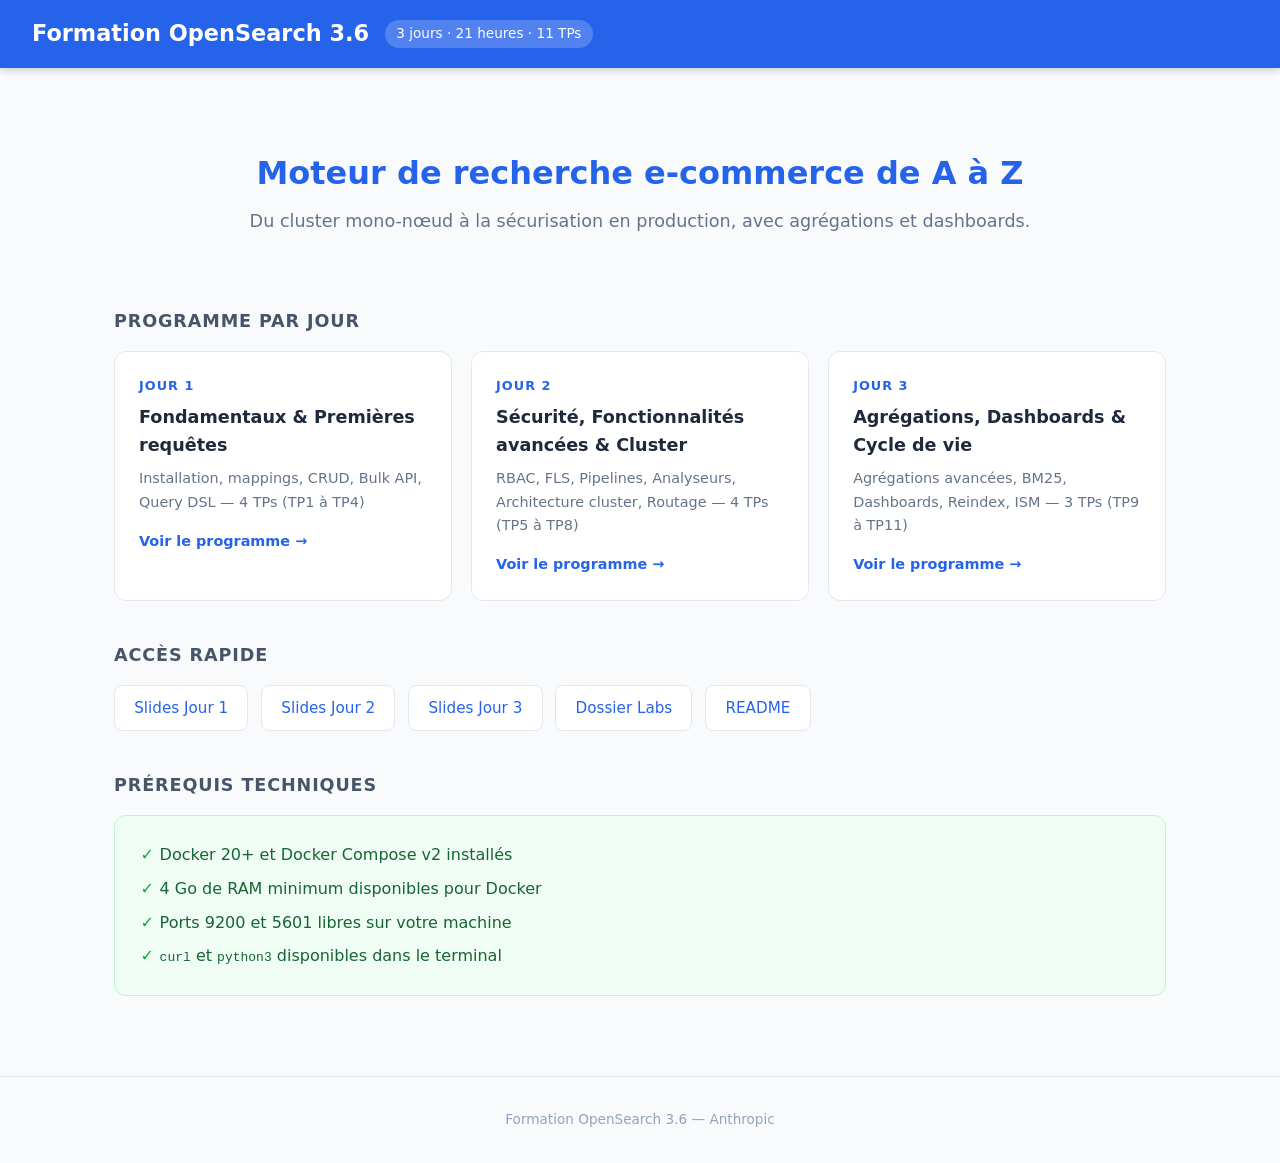
==== index.html @ 1488e76d "sync: update from private repo @ 7ad5bbb" ====
<!DOCTYPE html>
<html lang="fr">
<head>
  <meta charset="UTF-8">
  <meta name="viewport" content="width=device-width, initial-scale=1.0">
  <title>Formation OpenSearch 3.6</title>
  <style>
    *, *::before, *::after { box-sizing: border-box; margin: 0; padding: 0; }
    body { font-family: system-ui, -apple-system, sans-serif; background: #f8fafc; color: #1e293b; line-height: 1.6; }

    header {
      background: #2563eb;
      color: white;
      padding: 1rem 2rem;
      position: sticky;
      top: 0;
      z-index: 100;
      box-shadow: 0 2px 8px rgba(0,0,0,0.2);
      display: flex;
      align-items: center;
      gap: 1rem;
    }
    header h1 { font-size: 1.4rem; font-weight: 700; }
    header .badge {
      background: rgba(255,255,255,0.2);
      padding: 0.2rem 0.7rem;
      border-radius: 999px;
      font-size: 0.85rem;
      white-space: nowrap;
    }

    main { max-width: 1100px; margin: 0 auto; padding: 2rem 1.5rem; }

    .hero {
      text-align: center;
      padding: 3rem 1rem 2rem;
    }
    .hero h2 { font-size: 2rem; color: #2563eb; margin-bottom: 0.5rem; }
    .hero p { color: #64748b; font-size: 1.1rem; }

    .section-title {
      font-size: 1.1rem;
      font-weight: 600;
      color: #475569;
      text-transform: uppercase;
      letter-spacing: 0.05em;
      margin: 2.5rem 0 1rem;
    }

    .cards {
      display: grid;
      grid-template-columns: repeat(auto-fit, minmax(280px, 1fr));
      gap: 1.2rem;
    }

    .card {
      background: white;
      border: 1px solid #e2e8f0;
      border-radius: 12px;
      padding: 1.5rem;
      text-decoration: none;
      color: inherit;
      transition: box-shadow 0.2s, transform 0.2s;
      display: block;
    }
    .card:hover {
      box-shadow: 0 8px 24px rgba(37,99,235,0.12);
      transform: translateY(-2px);
    }
    .card .day-label {
      font-size: 0.8rem;
      font-weight: 700;
      text-transform: uppercase;
      letter-spacing: 0.08em;
      color: #2563eb;
      margin-bottom: 0.4rem;
    }
    .card h3 { font-size: 1.1rem; margin-bottom: 0.5rem; }
    .card p { color: #64748b; font-size: 0.9rem; }
    .card .arrow {
      display: inline-block;
      margin-top: 1rem;
      color: #2563eb;
      font-weight: 600;
      font-size: 0.9rem;
    }

    .quick-links {
      display: flex;
      flex-wrap: wrap;
      gap: 0.8rem;
      margin-top: 0.5rem;
    }
    .quick-link {
      background: white;
      border: 1px solid #e2e8f0;
      border-radius: 8px;
      padding: 0.6rem 1.2rem;
      text-decoration: none;
      color: #2563eb;
      font-weight: 500;
      font-size: 0.95rem;
      transition: background 0.15s;
    }
    .quick-link:hover { background: #eff6ff; }

    .prereqs {
      background: #f0fdf4;
      border: 1px solid #bbf7d0;
      border-radius: 12px;
      padding: 1.4rem 1.6rem;
      margin-top: 0.5rem;
    }
    .prereqs ul { list-style: none; padding: 0; }
    .prereqs li { padding: 0.25rem 0; color: #166534; }
    .prereqs li::before { content: "✓ "; color: #16a34a; font-weight: 700; }

    footer {
      text-align: center;
      padding: 2rem;
      color: #94a3b8;
      font-size: 0.85rem;
      border-top: 1px solid #e2e8f0;
      margin-top: 3rem;
    }
  </style>
</head>
<body>

<header>
  <h1>Formation OpenSearch 3.6</h1>
  <span class="badge">3 jours · 21 heures · 11 TPs</span>
</header>

<main>
  <div class="hero">
    <h2>Moteur de recherche e-commerce de A à Z</h2>
    <p>Du cluster mono-nœud à la sécurisation en production, avec agrégations et dashboards.</p>
  </div>

  <div class="section-title">Programme par jour</div>
  <div class="cards">
    <a href="./jour-1/index.html" class="card">
      <div class="day-label">Jour 1</div>
      <h3>Fondamentaux & Premières requêtes</h3>
      <p>Installation, mappings, CRUD, Bulk API, Query DSL — 4 TPs (TP1 à TP4)</p>
      <span class="arrow">Voir le programme →</span>
    </a>
    <a href="./jour-2/index.html" class="card">
      <div class="day-label">Jour 2</div>
      <h3>Sécurité, Fonctionnalités avancées & Cluster</h3>
      <p>RBAC, FLS, Pipelines, Analyseurs, Architecture cluster, Routage — 4 TPs (TP5 à TP8)</p>
      <span class="arrow">Voir le programme →</span>
    </a>
    <a href="./jour-3/index.html" class="card">
      <div class="day-label">Jour 3</div>
      <h3>Agrégations, Dashboards & Cycle de vie</h3>
      <p>Agrégations avancées, BM25, Dashboards, Reindex, ISM — 3 TPs (TP9 à TP11)</p>
      <span class="arrow">Voir le programme →</span>
    </a>
  </div>

  <div class="section-title">Accès rapide</div>
  <div class="quick-links">
    <a href="./slides/jour-1/index.html" class="quick-link">Slides Jour 1</a>
    <a href="./slides/jour-2/index.html" class="quick-link">Slides Jour 2</a>
    <a href="./slides/jour-3/index.html" class="quick-link">Slides Jour 3</a>
    <a href="./labs/" class="quick-link">Dossier Labs</a>
    <a href="./README.md" class="quick-link">README</a>
  </div>

  <div class="section-title">Prérequis techniques</div>
  <div class="prereqs">
    <ul>
      <li>Docker 20+ et Docker Compose v2 installés</li>
      <li>4 Go de RAM minimum disponibles pour Docker</li>
      <li>Ports 9200 et 5601 libres sur votre machine</li>
      <li><code>curl</code> et <code>python3</code> disponibles dans le terminal</li>
    </ul>
  </div>
</main>

<footer>
  Formation OpenSearch 3.6 — Anthropic
</footer>

</body>
</html>
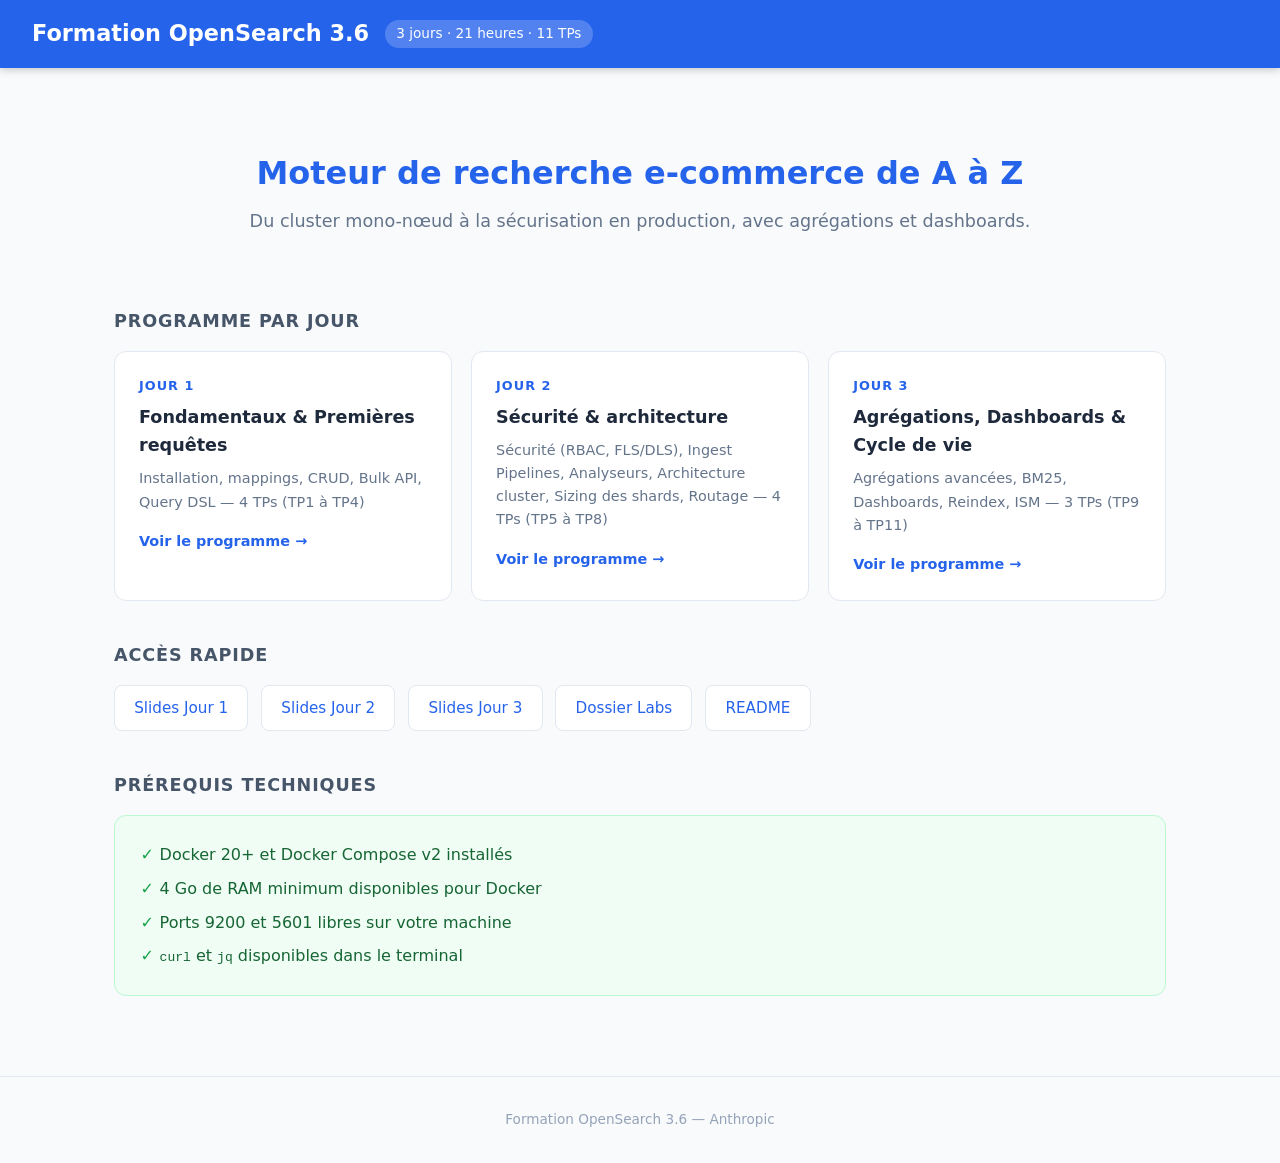
==== commit 83b7da2a: "sync: update from private repo @ b553aa2" ====
--- a/index.html
+++ b/index.html
@@ -148,8 +148,8 @@
     </a>
     <a href="./jour-2/index.html" class="card">
       <div class="day-label">Jour 2</div>
-      <h3>Sécurité, Fonctionnalités avancées & Cluster</h3>
-      <p>RBAC, FLS, Pipelines, Analyseurs, Architecture cluster, Routage — 4 TPs (TP5 à TP8)</p>
+      <h3>Sécurité & architecture</h3>
+      <p>Sécurité (RBAC, FLS/DLS), Ingest Pipelines, Analyseurs, Architecture cluster, Sizing des shards, Routage — 4 TPs (TP5 à TP8)</p>
       <span class="arrow">Voir le programme →</span>
     </a>
     <a href="./jour-3/index.html" class="card">
@@ -175,7 +175,7 @@
       <li>Docker 20+ et Docker Compose v2 installés</li>
       <li>4 Go de RAM minimum disponibles pour Docker</li>
       <li>Ports 9200 et 5601 libres sur votre machine</li>
-      <li><code>curl</code> et <code>python3</code> disponibles dans le terminal</li>
+      <li><code>curl</code> et <code>jq</code> disponibles dans le terminal</li>
     </ul>
   </div>
 </main>
